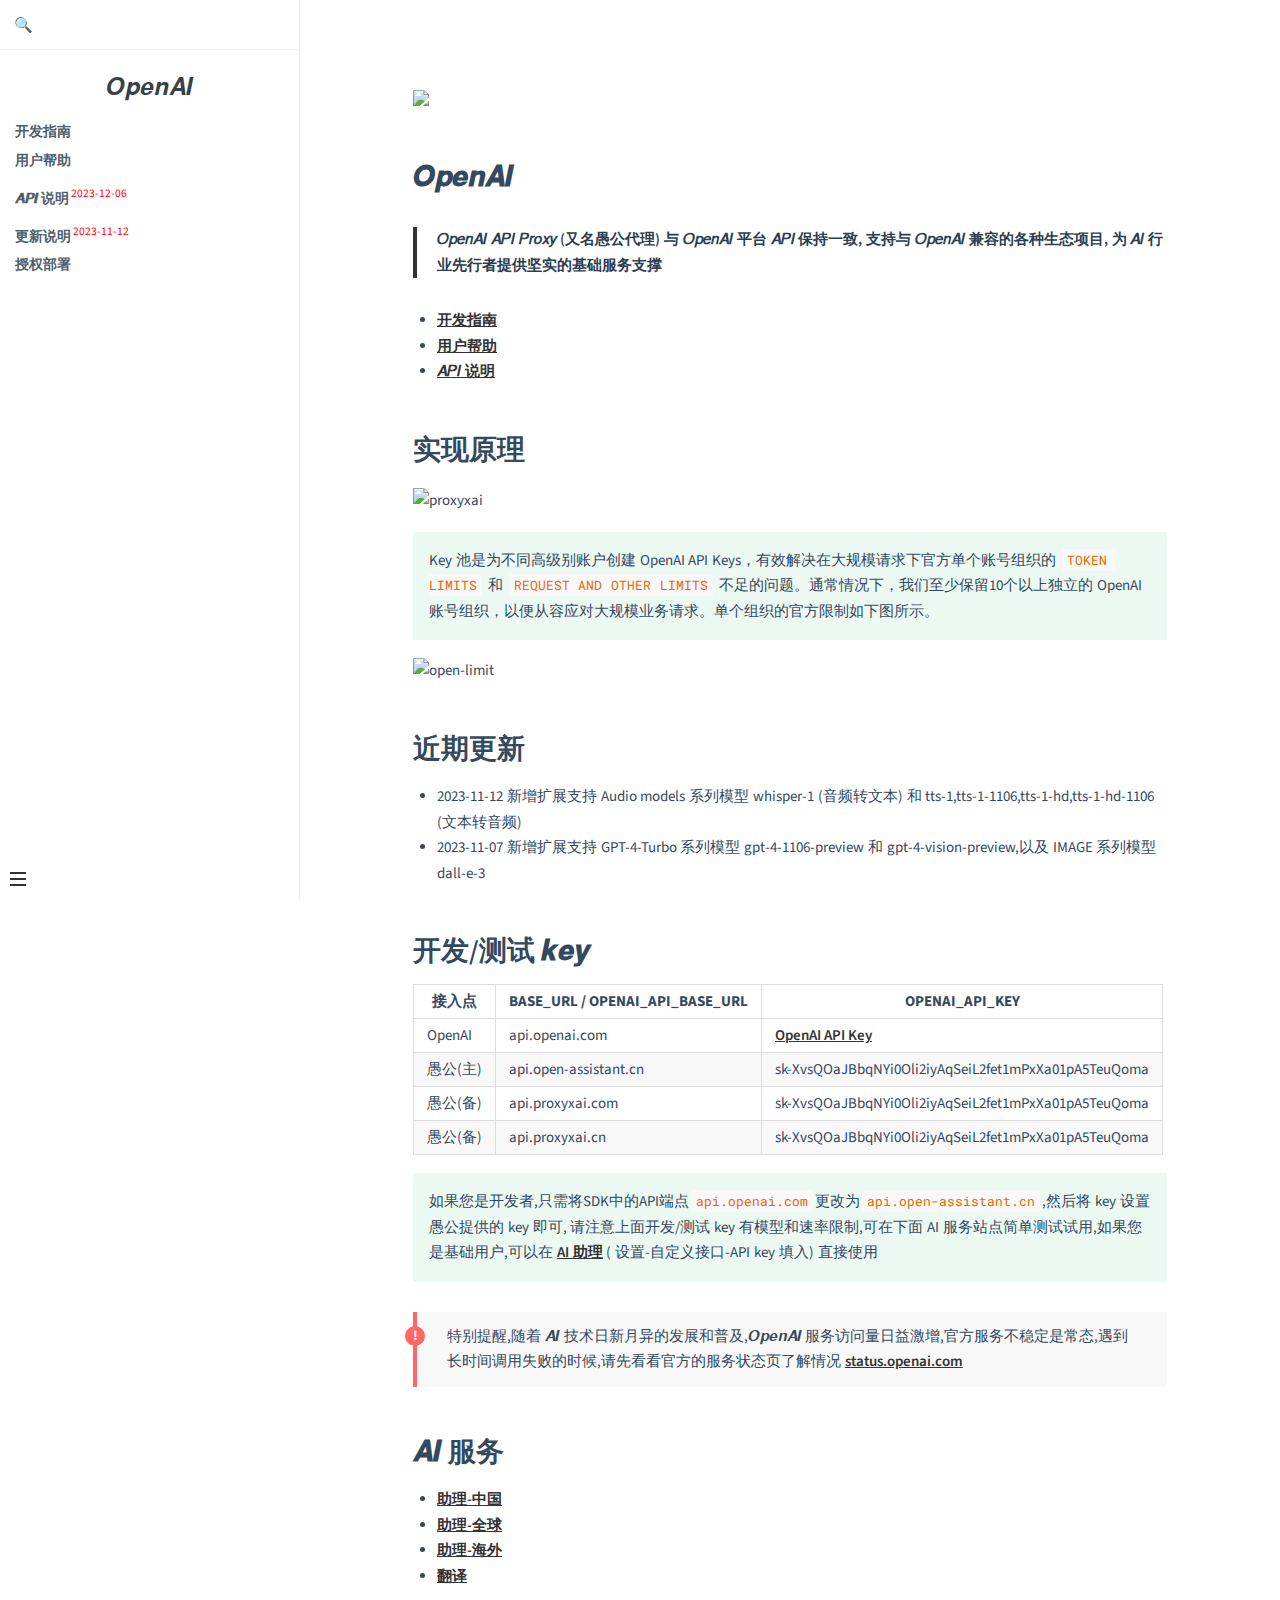
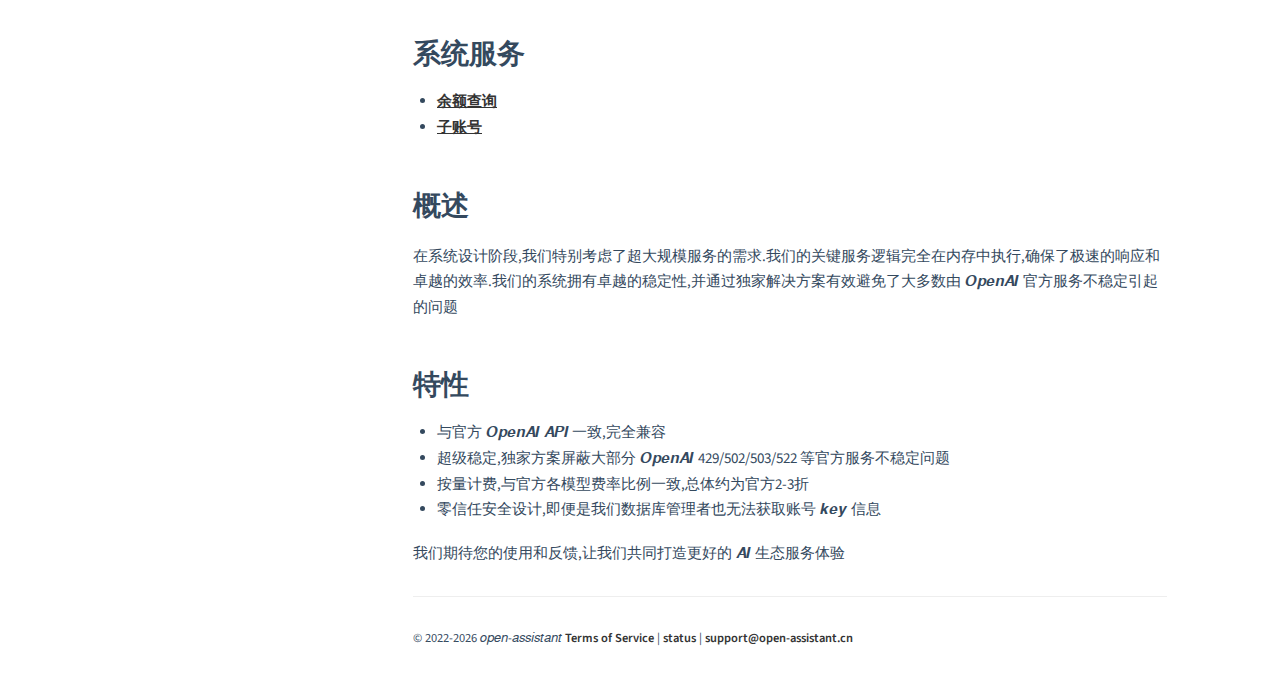
==== pages/docs/index.html @ 2024e33f "2023-12-10-23:42:55" ====
<!DOCTYPE html><html lang="en"><head><title>𝑶𝒑𝒆𝒏𝑨𝑰</title><meta charset="UTF-8"><link rel="icon" type="image/svg+xml" href="https://static.open-assistant.cn/openai/favicon.svg"/><link rel="icon" type="image/png" href="https://static.open-assistant.cn/openai/favicon.png"/><link rel="mask-icon" href="https://static.open-assistant.cn/openai/mask-icon.svg" color="#000000"/><meta http-equiv="X-UA-Compatible" content="IE=edge,chrome=1"><meta name="description" content="open-assistant"><meta name="keywords" content="OpenAI Open-Assistant"><meta name="viewport" content="width=device-width,user-scalable=no,initial-scale=1.0,maximum-scale=1.0,minimum-scale=1.0"><link rel="stylesheet" href="vue.css"><style> .sidebar-nav li{ line-height: 1.50em }</style></head><body><section id="app"></section><script src="openai.js"></script><script src="docsify.min.js"></script><script src="search.min.js"></script></body></html>
---- pages/docs/vue.css ----
@import url("https://fonts.googleapis.com/css?family=Roboto+Mono|Source+Sans+Pro:300,400,600");*{-webkit-font-smoothing:antialiased;-webkit-overflow-scrolling:touch;-webkit-tap-highlight-color:rgba(0,0,0,0);-webkit-text-size-adjust:none;-webkit-touch-callout:none;box-sizing:border-box}body:not(.ready){overflow:hidden}body:not(.ready) .app-nav,body:not(.ready)>nav,body:not(.ready) [data-cloak]{display:none}div#app{font-size:30px;font-weight:lighter;margin:40vh auto;text-align:center}div#app:empty:before{content:"Loading..."}img.emoji{height:1.2em}img.emoji,span.emoji{vertical-align:middle}span.emoji{font-family:Apple Color Emoji,Segoe UI Emoji,Segoe UI Symbol,Noto Color Emoji;font-size:1.2em}.progress{background-color:#42b983;background-color:var(--theme-color,#42b983);height:2px;left:0;position:fixed;right:0;top:0;transition:width .2s,opacity .4s;width:0;z-index:999999}.search .search-keyword,.search a:hover{color:#42b983;color:var(--theme-color,#42b983)}.search .search-keyword{font-style:normal;font-weight:700}body,html{height:100%}body{-moz-osx-font-smoothing:grayscale;-webkit-font-smoothing:antialiased;color:#34495e;font-family:Source Sans Pro,Helvetica Neue,Arial,sans-serif;font-size:15px;letter-spacing:0;margin:0;overflow-x:hidden}img{max-width:100%}a[disabled]{cursor:not-allowed;opacity:.6}kbd{border:1px solid #ccc;border-radius:3px;display:inline-block;font-size:12px!important;line-height:12px;margin-bottom:3px;padding:3px 5px;vertical-align:middle}li input[type=checkbox]{margin:0 .2em .25em 0;vertical-align:middle}.app-nav{margin:25px 60px 0 0;position:absolute;right:0;text-align:right;z-index:10}.app-nav.no-badge{margin-right:25px}.app-nav p{margin:0}.app-nav>a{margin:0 1rem;padding:5px 0}.app-nav li,.app-nav ul{display:inline-block;list-style:none;margin:0}.app-nav a{color:inherit;font-size:16px;text-decoration:none;transition:color .3s}.app-nav a.active,.app-nav a:hover{color:#42b983;color:var(--theme-color,#42b983)}.app-nav a.active{border-bottom:2px solid #42b983;border-bottom:2px solid var(--theme-color,#42b983)}.app-nav li{display:inline-block;margin:0 1rem;padding:5px 0;position:relative;cursor:pointer}.app-nav li ul{background-color:#fff;border:1px solid;border-color:#ddd #ddd #ccc;border-radius:4px;box-sizing:border-box;display:none;max-height:calc(100vh - 61px);overflow-y:auto;padding:10px 0;position:absolute;right:-15px;text-align:left;top:100%;white-space:nowrap}.app-nav li ul li{display:block;font-size:14px;line-height:1rem;margin:8px 14px;white-space:nowrap}.app-nav li ul a{display:block;font-size:inherit;margin:0;padding:0}.app-nav li ul a.active{border-bottom:0}.app-nav li:hover ul{display:block}.github-corner{border-bottom:0;position:fixed;right:0;text-decoration:none;top:0;z-index:1}.github-corner:hover .octo-arm{animation:octocat-wave .56s ease-in-out}.github-corner svg{color:#fff;fill:#42b983;fill:var(--theme-color,#42b983);height:80px;width:80px}main{display:block;position:relative;width:100vw;height:100%;z-index:0}main.hidden{display:none}.anchor{display:inline-block;text-decoration:none;transition:all .3s}.anchor span{color:#34495e}.anchor:hover{text-decoration:underline}.sidebar{border-right:1px solid rgba(0,0,0,.07);overflow-y:auto;padding:40px 0 0;position:absolute;top:0;bottom:0;left:0;transition:transform .25s ease-out;width:300px;z-index:20}.sidebar>h1{margin:0 auto 1rem;font-size:1.5rem;font-weight:300;text-align:center}.sidebar>h1 a{color:inherit;text-decoration:none}.sidebar>h1 .app-nav{display:block;position:static}.sidebar .sidebar-nav{line-height:2em;padding-bottom:40px}.sidebar li.collapse .app-sub-sidebar{display:none}.sidebar ul{margin:0 0 0 15px;padding:0}.sidebar li>p{font-weight:700;margin:0}.sidebar ul,.sidebar ul li{list-style:none}.sidebar ul li a{border-bottom:none;display:block}.sidebar ul li ul{padding-left:20px}.sidebar::-webkit-scrollbar{width:4px}.sidebar::-webkit-scrollbar-thumb{background:transparent;border-radius:4px}.sidebar:hover::-webkit-scrollbar-thumb{background:hsla(0,0%,53.3%,.4)}.sidebar:hover::-webkit-scrollbar-track{background:hsla(0,0%,53.3%,.1)}.sidebar-toggle{background-color:transparent;background-color:hsla(0,0%,100%,.8);border:0;outline:none;padding:10px;position:absolute;bottom:0;left:0;text-align:center;transition:opacity .3s;width:284px;z-index:30;cursor:pointer}.sidebar-toggle:hover .sidebar-toggle-button{opacity:.4}.sidebar-toggle span{background-color:#42b983;background-color:var(--theme-color,#42b983);display:block;margin-bottom:4px;width:16px;height:2px}body.sticky .sidebar,body.sticky .sidebar-toggle{position:fixed}.content{padding-top:60px;position:absolute;top:0;right:0;bottom:0;left:300px;transition:left .25s ease}.markdown-section{margin:0 auto;max-width:80%;padding:30px 15px 40px;position:relative}.markdown-section>*{box-sizing:border-box;font-size:inherit}.markdown-section>:first-child{margin-top:0!important}.markdown-section hr{border:none;border-bottom:1px solid #eee;margin:2em 0}.markdown-section iframe{border:1px solid #eee;width:1px;min-width:100%}.markdown-section table{border-collapse:collapse;border-spacing:0;display:block;margin-bottom:1rem;overflow:auto;width:100%}.markdown-section th{font-weight:700}.markdown-section td,.markdown-section th{border:1px solid #ddd;padding:6px 13px}.markdown-section tr{border-top:1px solid #ccc}.markdown-section p.tip,.markdown-section tr:nth-child(2n){background-color:#f8f8f8}.markdown-section p.tip{border-bottom-right-radius:2px;border-left:4px solid #f66;border-top-right-radius:2px;margin:2em 0;padding:12px 24px 12px 30px;position:relative}.markdown-section p.tip:before{background-color:#f66;border-radius:100%;color:#fff;content:"!";font-family:Dosis,Source Sans Pro,Helvetica Neue,Arial,sans-serif;font-size:14px;font-weight:700;left:-12px;line-height:20px;position:absolute;height:20px;width:20px;text-align:center;top:14px}.markdown-section p.tip code{background-color:#efefef}.markdown-section p.tip em{color:#34495e}.markdown-section p.warn{background:rgba(66,185,131,.1);border-radius:2px;padding:1rem}.markdown-section ul.task-list>li{list-style-type:none}body.close .sidebar{transform:translateX(-300px)}body.close .sidebar-toggle{width:auto}body.close .content{left:0}@media print{.app-nav,.github-corner,.sidebar,.sidebar-toggle{display:none}}@media screen and (max-width:768px){.github-corner,.sidebar,.sidebar-toggle{position:fixed}.app-nav{margin-top:16px}.app-nav li ul{top:30px}main{height:auto;min-height:100vh;overflow-x:hidden}.sidebar{left:-300px;transition:transform .25s ease-out}.content{left:0;max-width:100vw;position:static;padding-top:20px;transition:transform .25s ease}.app-nav,.github-corner{transition:transform .25s ease-out}.sidebar-toggle{background-color:transparent;width:auto;padding:30px 30px 10px 10px}body.close .sidebar{transform:translateX(300px)}body.close .sidebar-toggle{background-color:hsla(0,0%,100%,.8);transition:background-color 1s;width:284px;padding:10px}body.close .content{transform:translateX(300px)}body.close .app-nav,body.close .github-corner{display:none}.github-corner:hover .octo-arm{animation:none}.github-corner .octo-arm{animation:octocat-wave .56s ease-in-out}}@keyframes octocat-wave{0%,to{transform:rotate(0)}20%,60%{transform:rotate(-25deg)}40%,80%{transform:rotate(10deg)}}section.cover{position:relative;align-items:center;background-position:50%;background-repeat:no-repeat;background-size:cover;min-height:100vh;width:100%;display:none}section.cover.show{display:flex}section.cover.has-mask .mask{background-color:#fff;opacity:.8;position:absolute;top:0;bottom:0;width:100%}section.cover .cover-main{flex:1;margin:0 16px;text-align:center;position:relative}section.cover a{color:inherit}section.cover a,section.cover a:hover{text-decoration:none}section.cover p{line-height:1.5rem;margin:1em 0}section.cover h1{color:inherit;font-size:2.5rem;font-weight:300;margin:.625rem 0 2.5rem;position:relative;text-align:center}section.cover h1 a{display:block}section.cover h1 small{bottom:-.4375rem;font-size:1rem;position:absolute}section.cover blockquote{font-size:1.5rem;text-align:center}section.cover ul{line-height:1.8;list-style-type:none;margin:1em auto;max-width:500px;padding:0}section.cover .cover-main>p:last-child a{border-radius:2rem;border:1px solid #42b983;border-color:var(--theme-color,#42b983);box-sizing:border-box;color:#42b983;color:var(--theme-color,#42b983);display:inline-block;font-size:1.05rem;letter-spacing:.1rem;margin:.5rem 1rem;padding:.75em 2rem;text-decoration:none;transition:all .15s ease}section.cover .cover-main>p:last-child a:last-child{background-color:#42b983;background-color:var(--theme-color,#42b983);color:#fff}section.cover .cover-main>p:last-child a:last-child:hover{color:inherit;opacity:.8}section.cover .cover-main>p:last-child a:hover{color:inherit}section.cover blockquote>p>a{border-bottom:2px solid #42b983;border-bottom:2px solid var(--theme-color,#42b983);transition:color .3s}section.cover blockquote>p>a:hover{color:#42b983;color:var(--theme-color,#42b983)}.sidebar,body{background-color:#fff}.sidebar{color:#364149}.sidebar li{margin:6px 0}.sidebar ul li a{color:#505d6b;font-size:14px;font-weight:400;overflow:hidden;text-decoration:none;text-overflow:ellipsis;white-space:nowrap}.sidebar ul li a:hover{text-decoration:underline}.sidebar ul li ul{padding:0}.sidebar ul li.active>a{border-right:2px solid;color:#42b983;color:var(--theme-color,#42b983);font-weight:600}.app-sub-sidebar li:before{content:"-";padding-right:4px;float:left}.markdown-section h1,.markdown-section h2,.markdown-section h3,.markdown-section h4,.markdown-section strong{color:#2c3e50;font-weight:600}.markdown-section a{color:#42b983;color:var(--theme-color,#42b983);font-weight:600}.markdown-section h1{font-size:2rem;margin:0 0 1rem}.markdown-section h2{font-size:1.75rem;margin:45px 0 .8rem}.markdown-section h3{font-size:1.5rem;margin:40px 0 .6rem}.markdown-section h4{font-size:1.25rem}.markdown-section h5{font-size:1rem}.markdown-section h6{color:#777;font-size:1rem}.markdown-section figure,.markdown-section p{margin:1.2em 0}.markdown-section ol,.markdown-section p,.markdown-section ul{line-height:1.6rem;word-spacing:.05rem}.markdown-section ol,.markdown-section ul{padding-left:1.5rem}.markdown-section blockquote{border-left:4px solid #42b983;border-left:4px solid var(--theme-color,#42b983);color:#858585;margin:2em 0;padding-left:20px}.markdown-section blockquote p{font-weight:600;margin-left:0}.markdown-section iframe{margin:1em 0}.markdown-section em{color:#7f8c8d}.markdown-section code,.markdown-section output:after,.markdown-section pre{font-family:Roboto Mono,Monaco,courier,monospace}.markdown-section code,.markdown-section pre{background-color:#f8f8f8}.markdown-section output,.markdown-section pre{margin:1.2em 0;position:relative}.markdown-section output,.markdown-section pre>code{border-radius:2px;display:block}.markdown-section output:after,.markdown-section pre>code{-moz-osx-font-smoothing:initial;-webkit-font-smoothing:initial}.markdown-section code{border-radius:2px;color:#e96900;margin:0 2px;padding:3px 5px;white-space:pre-wrap}.markdown-section>:not(h1):not(h2):not(h3):not(h4):not(h5):not(h6) code{font-size:.8rem}.markdown-section pre{padding:0 1.4rem;line-height:1.5rem;overflow:auto;word-wrap:normal}.markdown-section pre>code{color:#525252;font-size:.8rem;padding:2.2em 5px;line-height:inherit;margin:0 2px;max-width:inherit;overflow:inherit;white-space:inherit}.markdown-section output{padding:1.7rem 1.4rem;border:1px dotted #ccc}.markdown-section output>:first-child{margin-top:0}.markdown-section output>:last-child{margin-bottom:0}.markdown-section code:after,.markdown-section code:before,.markdown-section output:after,.markdown-section output:before{letter-spacing:.05rem}.markdown-section output:after,.markdown-section pre:after{color:#ccc;font-size:.6rem;font-weight:600;height:15px;line-height:15px;padding:5px 10px 0;position:absolute;right:0;text-align:right;top:0;content:attr(data-lang)}.token.cdata,.token.comment,.token.doctype,.token.prolog{color:#8e908c}.token.namespace{opacity:.7}.token.boolean,.token.number{color:#c76b29}.token.punctuation{color:#525252}.token.property{color:#c08b30}.token.tag{color:#2973b7}.token.string{color:#42b983;color:var(--theme-color,#42b983)}.token.selector{color:#6679cc}.token.attr-name{color:#2973b7}.language-css .token.string,.style .token.string,.token.entity,.token.url{color:#22a2c9}.token.attr-value,.token.control,.token.directive,.token.unit{color:#42b983;color:var(--theme-color,#42b983)}.token.function,.token.keyword{color:#e96900}.token.atrule,.token.regex,.token.statement{color:#22a2c9}.token.placeholder,.token.variable{color:#3d8fd1}.token.deleted{text-decoration:line-through}.token.inserted{border-bottom:1px dotted #202746;text-decoration:none}.token.italic{font-style:italic}.token.bold,.token.important{font-weight:700}.token.important{color:#c94922}.token.entity{cursor:help}code .token{-moz-osx-font-smoothing:initial;-webkit-font-smoothing:initial;min-height:1.5rem;position:relative;left:auto}
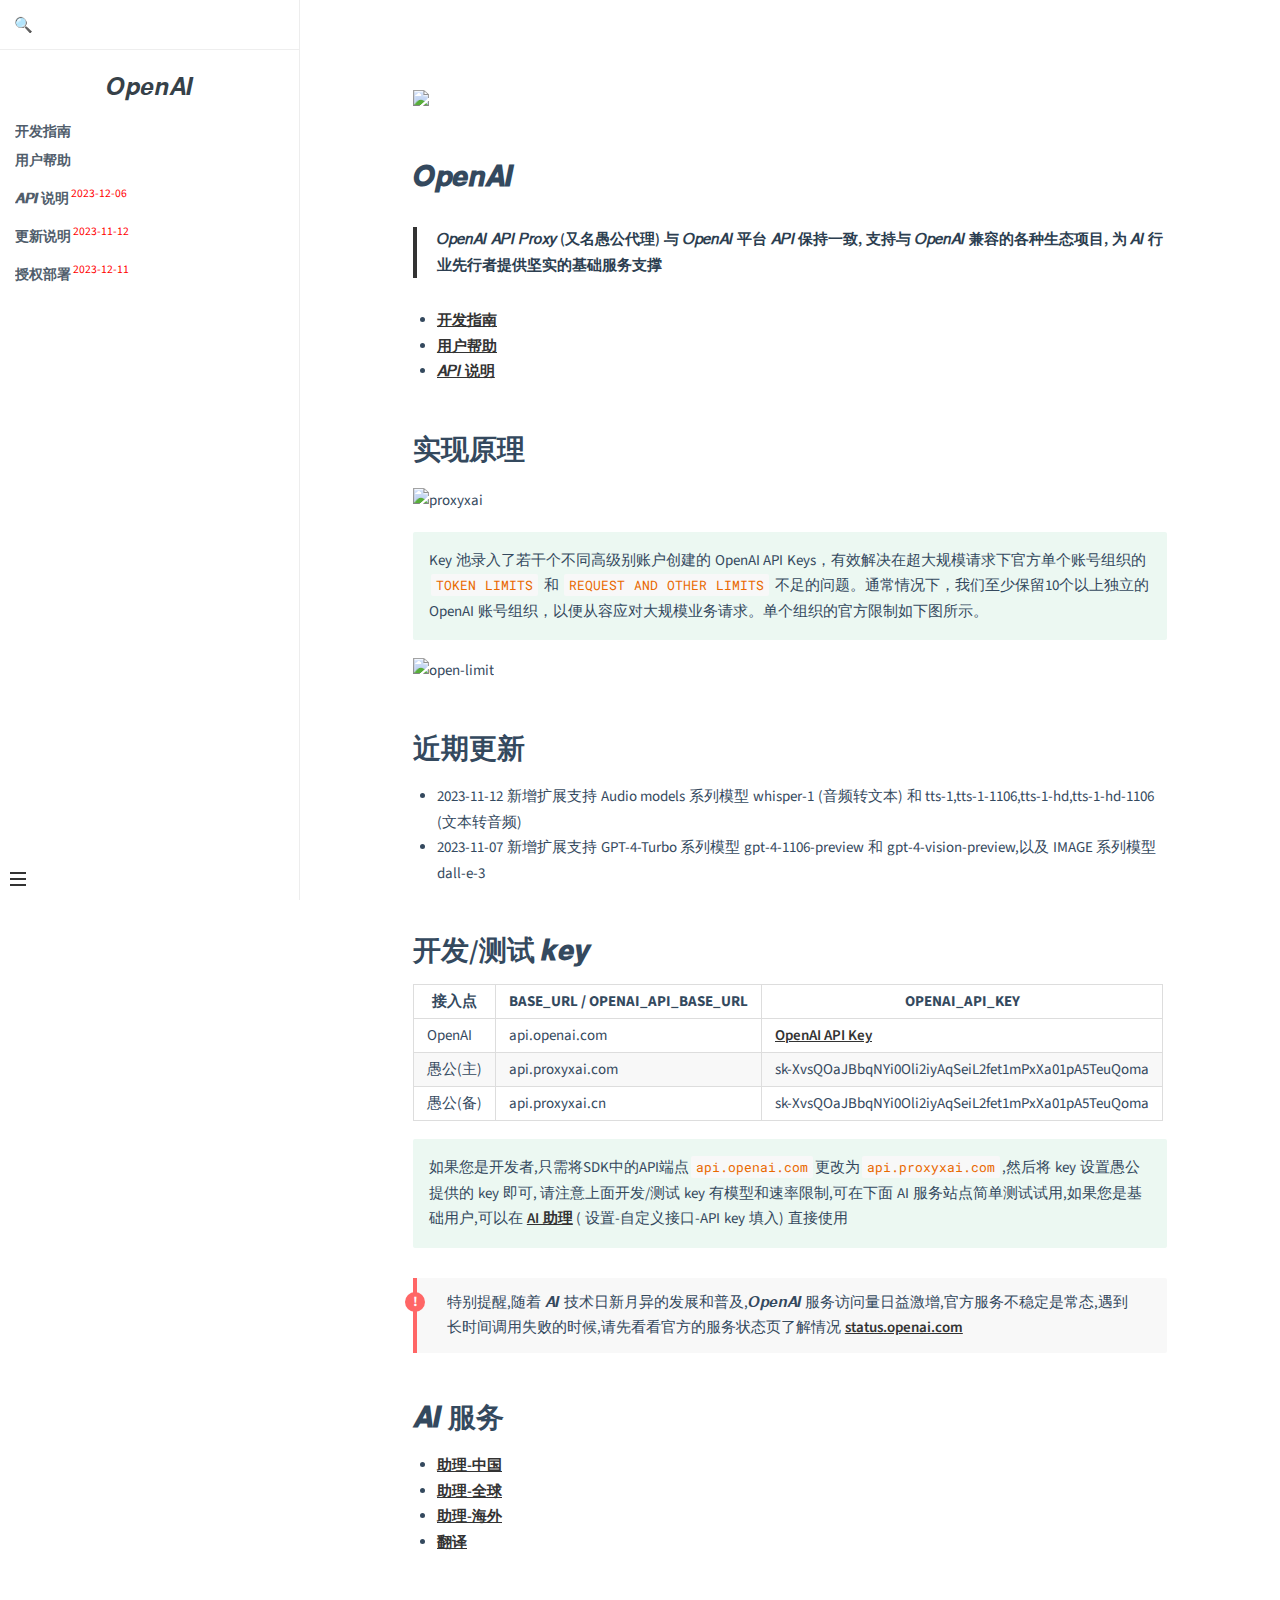
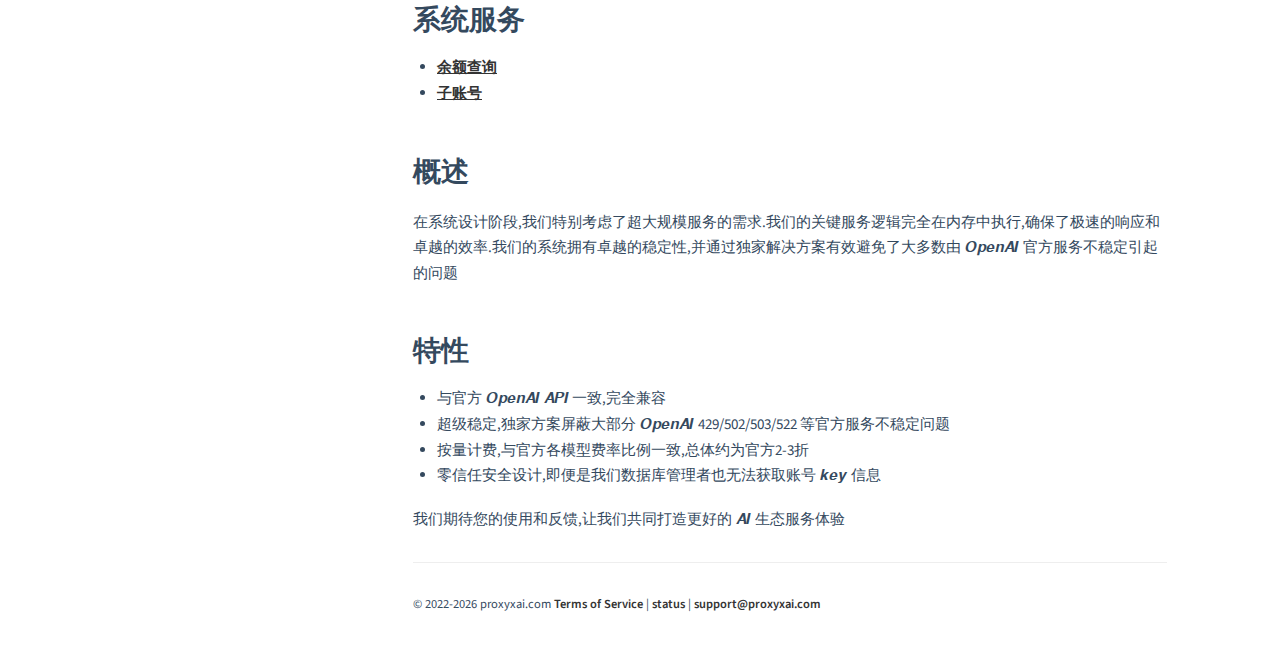
==== commit 79ad5867: "2023-12-11-21:31:22" ====
--- a/pages/docs/index.html
+++ b/pages/docs/index.html
@@ -1 +1 @@
-<!DOCTYPE html><html lang="en"><head><title>𝑶𝒑𝒆𝒏𝑨𝑰</title><meta charset="UTF-8"><link rel="icon" type="image/svg+xml" href="https://static.open-assistant.cn/openai/favicon.svg"/><link rel="icon" type="image/png" href="https://static.open-assistant.cn/openai/favicon.png"/><link rel="mask-icon" href="https://static.open-assistant.cn/openai/mask-icon.svg" color="#000000"/><meta http-equiv="X-UA-Compatible" content="IE=edge,chrome=1"><meta name="description" content="open-assistant"><meta name="keywords" content="OpenAI Open-Assistant"><meta name="viewport" content="width=device-width,user-scalable=no,initial-scale=1.0,maximum-scale=1.0,minimum-scale=1.0"><link rel="stylesheet" href="vue.css"><style> .sidebar-nav li{ line-height: 1.50em }</style></head><body><section id="app"></section><script src="openai.js"></script><script src="docsify.min.js"></script><script src="search.min.js"></script></body></html>
+<!DOCTYPE html><html lang="en"><head><title>𝑶𝒑𝒆𝒏𝑨𝑰</title><meta charset="UTF-8"><link rel="icon" type="image/svg+xml" href="https://static.proxyxai.com/openai/favicon.svg"/><link rel="icon" type="image/png" href="https://static.proxyxai.com/openai/favicon.png"/><link rel="mask-icon" href="https://static.proxyxai.com/openai/mask-icon.svg" color="#000000"/><meta http-equiv="X-UA-Compatible" content="IE=edge,chrome=1"><meta name="description" content="open-assistant"><meta name="keywords" content="OpenAI Open-Assistant"><meta name="viewport" content="width=device-width,user-scalable=no,initial-scale=1.0,maximum-scale=1.0,minimum-scale=1.0"><link rel="stylesheet" href="vue.css"><style> .sidebar-nav li{ line-height: 1.50em }</style></head><body><section id="app"></section><script src="openai.js"></script><script src="docsify.min.js"></script><script src="search.min.js"></script></body></html>
